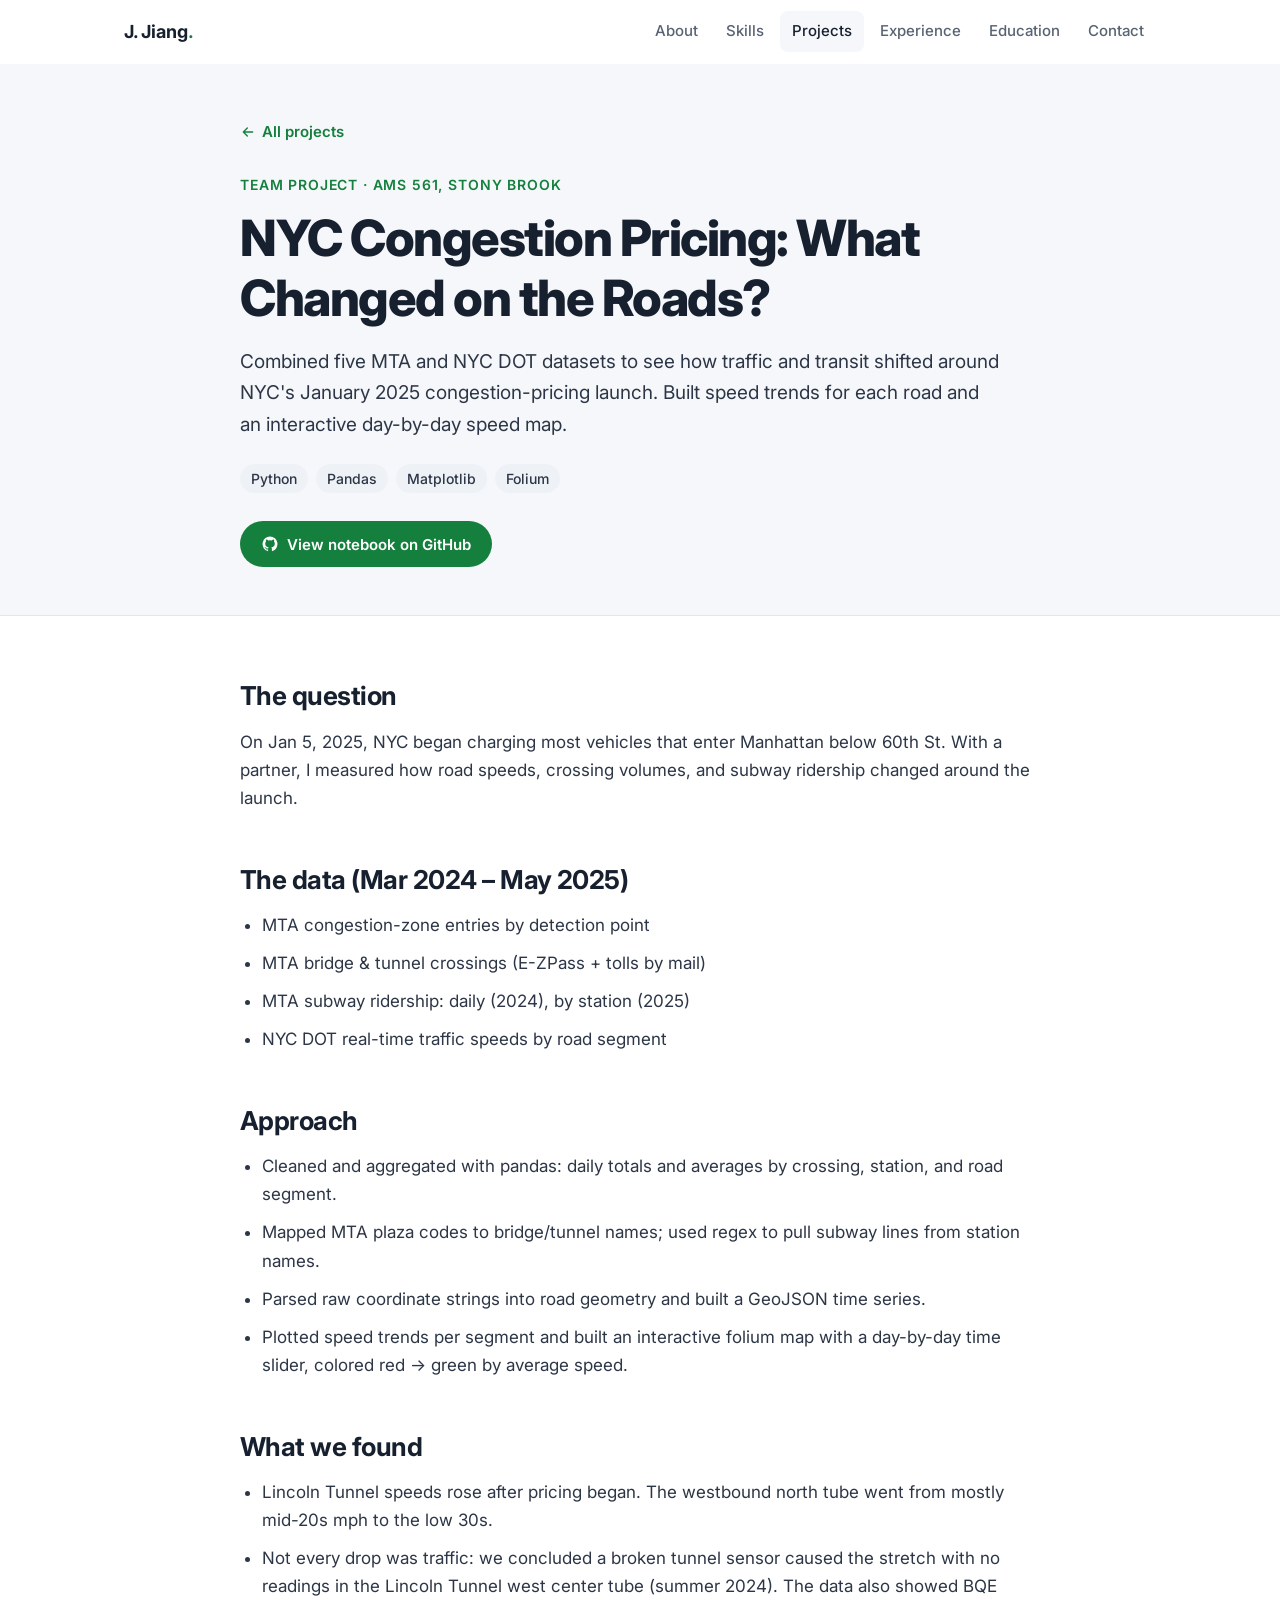
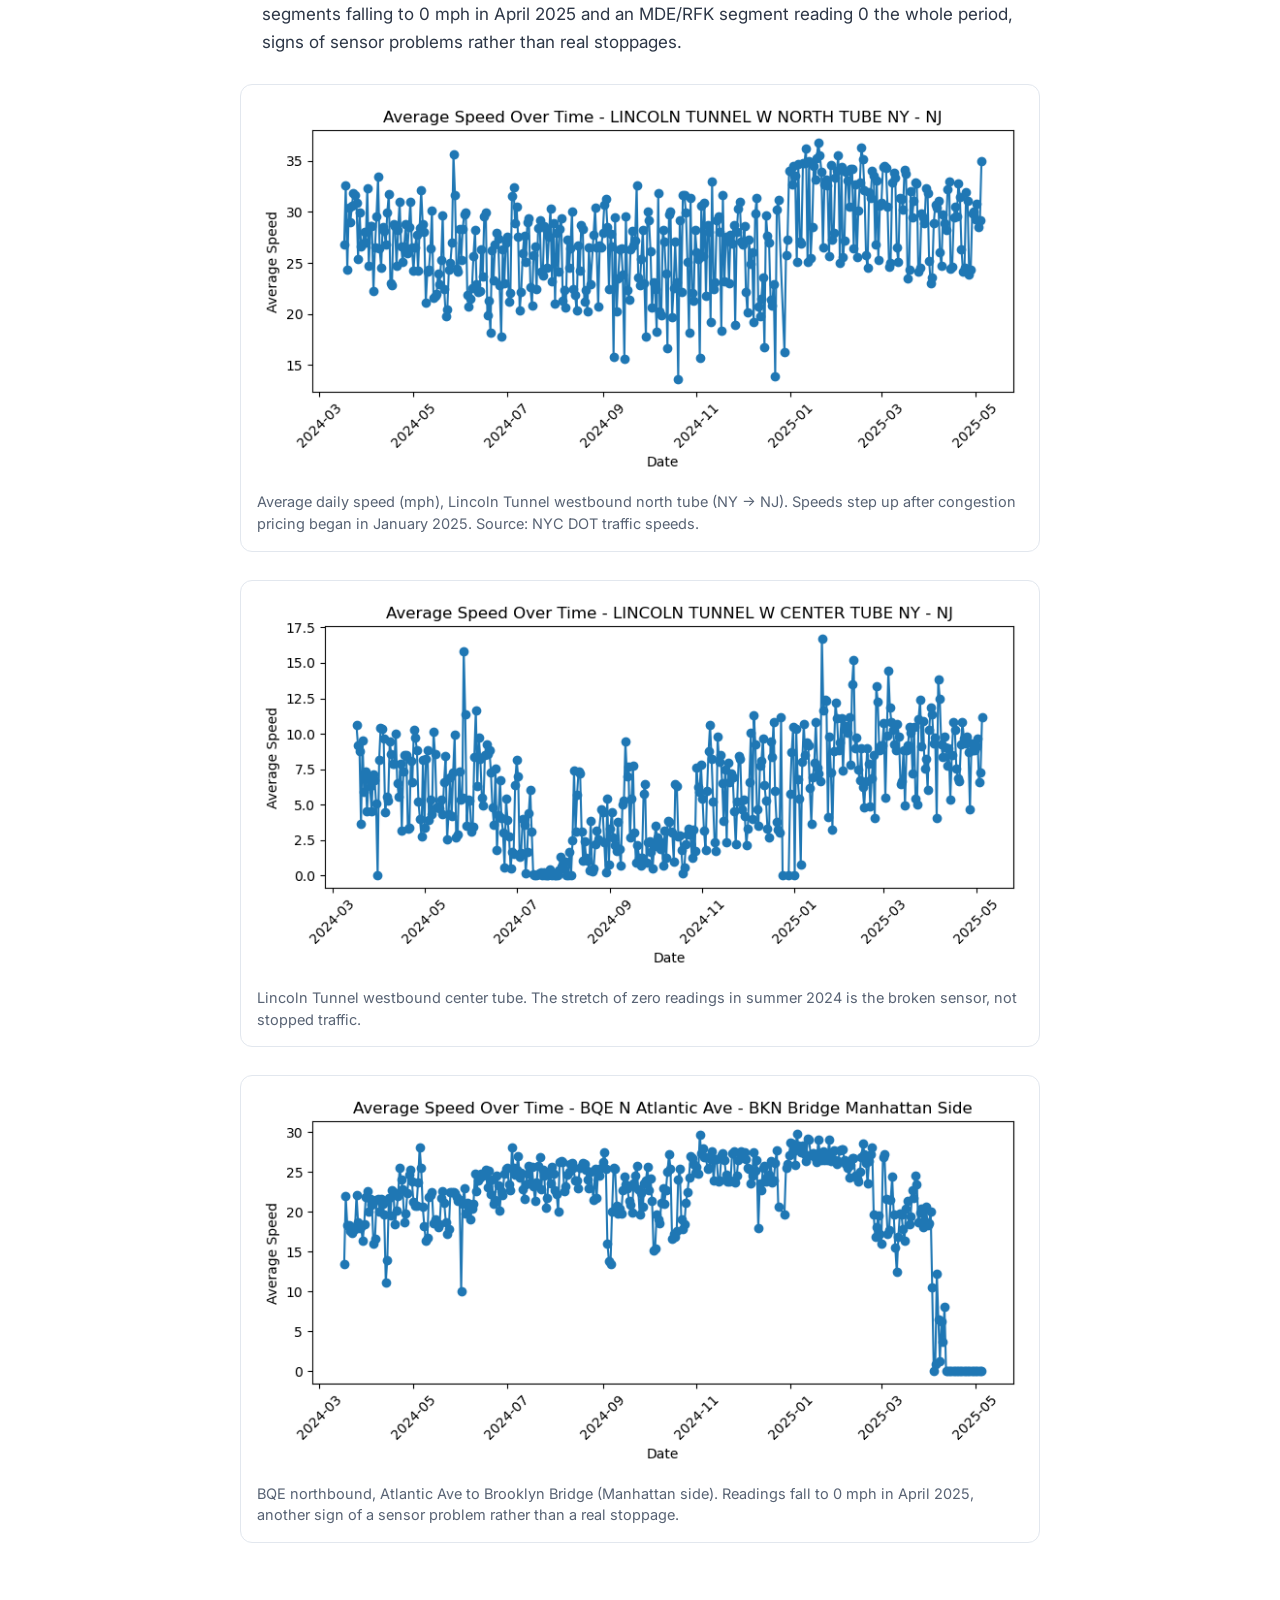
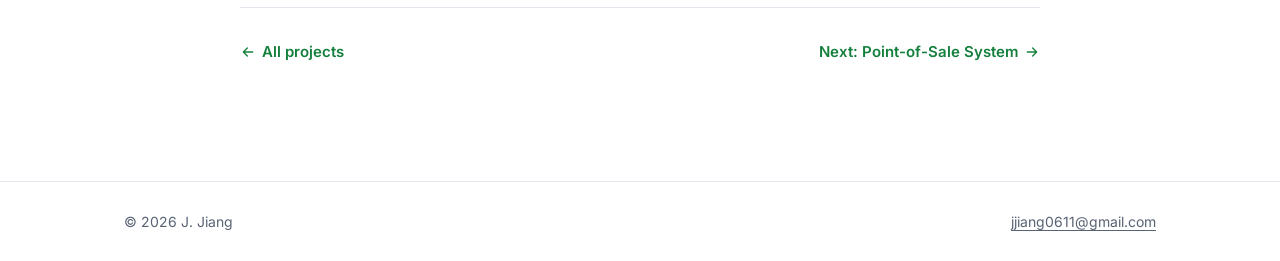
==== projects/congestion-pricing.html @ 99c0aa12 "Add data analyst portfolio site Static site for GitHub Pages: home page with hero, about, skills, pr" ====
<!doctype html>
<html lang="en">
<head>
  <meta charset="utf-8">
  <meta name="viewport" content="width=device-width, initial-scale=1">
  <title>NYC Congestion Pricing Analysis | J. Jiang</title>
  <meta name="description" content="Case study: combining five MTA and NYC DOT datasets to see how traffic and transit shifted around NYC's January 2025 congestion-pricing launch.">
  <link rel="canonical" href="https://jjiang0611.github.io/Portfolio-Website/projects/congestion-pricing.html">

  <meta property="og:type" content="article">
  <meta property="og:title" content="NYC Congestion Pricing: What Changed on the Roads?">
  <meta property="og:description" content="Combined five MTA and NYC DOT datasets to see how traffic and transit shifted around NYC's January 2025 congestion-pricing launch.">
  <meta property="og:url" content="https://jjiang0611.github.io/Portfolio-Website/projects/congestion-pricing.html">
  <meta property="og:image" content="https://jjiang0611.github.io/Portfolio-Website/assets/img/lincoln-tunnel-west-north-tube.png">
  <meta name="twitter:card" content="summary_large_image">

  <link rel="icon" href="../assets/img/favicon.svg" type="image/svg+xml">
  <link rel="preconnect" href="https://fonts.googleapis.com">
  <link rel="preconnect" href="https://fonts.gstatic.com" crossorigin>
  <link href="https://fonts.googleapis.com/css2?family=Inter:wght@400;500;600;700;800&display=swap" rel="stylesheet">
  <link rel="stylesheet" href="../assets/css/style.css">
</head>
<body>
  <a class="skip-link" href="#main">Skip to content</a>

  <header class="nav" id="top">
    <div class="container">
      <a class="brand" href="../index.html">J. Jiang<span>.</span></a>
      <button class="nav-toggle" type="button" aria-label="Open menu" aria-expanded="false" aria-controls="nav-links">
        <svg viewBox="0 0 24 24" fill="none" stroke="currentColor" stroke-width="2" stroke-linecap="round" aria-hidden="true"><path d="M4 7h16M4 12h16M4 17h16"/></svg>
      </button>
      <nav aria-label="Primary">
        <ul class="nav-links" id="nav-links">
          <li><a href="../index.html#about">About</a></li>
          <li><a href="../index.html#skills">Skills</a></li>
          <li><a href="../index.html#projects" aria-current="true">Projects</a></li>
          <li><a href="../index.html#experience">Experience</a></li>
          <li><a href="../index.html#education">Education</a></li>
          <li><a href="../index.html#contact">Contact</a></li>
        </ul>
      </nav>
    </div>
  </header>

  <main id="main">
    <header class="cs-header">
      <div class="container">
        <a class="back-link" href="../index.html#projects">
          <svg viewBox="0 0 24 24" fill="none" stroke="currentColor" stroke-width="2" stroke-linecap="round" stroke-linejoin="round" aria-hidden="true"><path d="M19 12H5M11 6l-6 6 6 6"/></svg>
          All projects
        </a>
        <p class="cs-meta">Team project · AMS 561, Stony Brook</p>
        <h1>NYC Congestion Pricing: What Changed on the Roads?</h1>
        <p class="cs-summary">Combined five MTA and NYC DOT datasets to see how traffic and transit shifted around NYC's January 2025 congestion-pricing launch. Built speed trends for each road and an interactive day-by-day speed map.</p>
        <ul class="tags" aria-label="Tools">
          <li class="tag">Python</li>
          <li class="tag">Pandas</li>
          <li class="tag">Matplotlib</li>
          <li class="tag">Folium</li>
        </ul>
        <div class="btn-group">
          <a class="btn btn-primary" href="https://github.com/jjiang0611/AMS-561-Project" target="_blank" rel="noopener">
            <svg viewBox="0 0 24 24" fill="currentColor" aria-hidden="true"><path d="M12 2a10 10 0 0 0-3.16 19.49c.5.09.68-.22.68-.48v-1.7c-2.78.6-3.37-1.34-3.37-1.34-.45-1.16-1.11-1.47-1.11-1.47-.91-.62.07-.6.07-.6 1 .07 1.53 1.03 1.53 1.03.9 1.52 2.34 1.08 2.91.83.09-.65.35-1.09.63-1.34-2.22-.25-4.55-1.11-4.55-4.94 0-1.09.39-1.98 1.03-2.68-.1-.25-.45-1.27.1-2.64 0 0 .84-.27 2.75 1.02a9.56 9.56 0 0 1 5 0c1.91-1.29 2.75-1.02 2.75-1.02.55 1.37.2 2.39.1 2.64.64.7 1.03 1.59 1.03 2.68 0 3.84-2.34 4.69-4.57 4.93.36.31.68.92.68 1.85v2.75c0 .27.18.58.69.48A10 10 0 0 0 12 2z"/></svg>
            View notebook on GitHub
          </a>
        </div>
      </div>
    </header>

    <article class="cs-body">
      <div class="container">
        <section class="cs-section" aria-labelledby="q">
          <h2 id="q">The question</h2>
          <p>On Jan 5, 2025, NYC began charging most vehicles that enter Manhattan below 60th St. With a partner, I measured how road speeds, crossing volumes, and subway ridership changed around the launch.</p>
        </section>

        <section class="cs-section" aria-labelledby="data">
          <h2 id="data">The data (Mar 2024 – May 2025)</h2>
          <ul>
            <li>MTA congestion-zone entries by detection point</li>
            <li>MTA bridge &amp; tunnel crossings (E-ZPass + tolls by mail)</li>
            <li>MTA subway ridership: daily (2024), by station (2025)</li>
            <li>NYC DOT real-time traffic speeds by road segment</li>
          </ul>
        </section>

        <section class="cs-section" aria-labelledby="approach">
          <h2 id="approach">Approach</h2>
          <ul>
            <li>Cleaned and aggregated with pandas: daily totals and averages by crossing, station, and road segment.</li>
            <li>Mapped MTA plaza codes to bridge/tunnel names; used regex to pull subway lines from station names.</li>
            <li>Parsed raw coordinate strings into road geometry and built a GeoJSON time series.</li>
            <li>Plotted speed trends per segment and built an interactive folium map with a day-by-day time slider, colored red → green by average speed.</li>
          </ul>
        </section>

        <section class="cs-section" aria-labelledby="found">
          <h2 id="found">What we found</h2>
          <ul>
            <li>Lincoln Tunnel speeds rose after pricing began. The westbound north tube went from mostly mid-20s mph to the low 30s.</li>
            <li>Not every drop was traffic: we concluded a broken tunnel sensor caused the stretch with no readings in the Lincoln Tunnel west center tube (summer 2024). The data also showed BQE segments falling to 0 mph in April 2025 and an MDE/RFK segment reading 0 the whole period, signs of sensor problems rather than real stoppages.</li>
          </ul>

          <figure class="figure">
            <img src="../assets/img/lincoln-tunnel-west-north-tube.png" alt="Line chart of average daily speed in the Lincoln Tunnel westbound north tube from March 2024 to May 2025. Speeds sit mostly in the mid-20s mph through 2024 and move into the low 30s after January 2025." width="790" height="390">
            <figcaption>Average daily speed (mph), Lincoln Tunnel westbound north tube (NY → NJ). Speeds step up after congestion pricing began in January 2025. Source: NYC DOT traffic speeds.</figcaption>
          </figure>

          <figure class="figure">
            <img src="../assets/img/lincoln-tunnel-west-center-tube.png" alt="Line chart of average daily speed in the Lincoln Tunnel westbound center tube, March 2024 to May 2025, with a stretch of near-zero readings in summer 2024." width="790" height="390" loading="lazy">
            <figcaption>Lincoln Tunnel westbound center tube. The stretch of zero readings in summer 2024 is the broken sensor, not stopped traffic.</figcaption>
          </figure>

          <figure class="figure">
            <img src="../assets/img/bqe-atlantic-ave.png" alt="Line chart of average daily speed on the BQE northbound from Atlantic Ave to the Brooklyn Bridge, with readings dropping to zero in April 2025." width="790" height="390" loading="lazy">
            <figcaption>BQE northbound, Atlantic Ave to Brooklyn Bridge (Manhattan side). Readings fall to 0 mph in April 2025, another sign of a sensor problem rather than a real stoppage.</figcaption>
          </figure>
        </section>

        <nav class="cs-next" aria-label="More projects">
          <a class="back-link" href="../index.html#projects">
            <svg viewBox="0 0 24 24" fill="none" stroke="currentColor" stroke-width="2" stroke-linecap="round" stroke-linejoin="round" aria-hidden="true"><path d="M19 12H5M11 6l-6 6 6 6"/></svg>
            All projects
          </a>
          <a class="back-link" href="pos-system.html">
            Next: Point-of-Sale System
            <svg viewBox="0 0 24 24" fill="none" stroke="currentColor" stroke-width="2" stroke-linecap="round" stroke-linejoin="round" aria-hidden="true"><path d="M5 12h14M13 6l6 6-6 6"/></svg>
          </a>
        </nav>
      </div>
    </article>
  </main>

  <footer class="footer">
    <div class="container">
      <span>© <span data-year>2026</span> J. Jiang</span>
      <a href="mailto:jjiang0611@gmail.com">jjiang0611@gmail.com</a>
    </div>
  </footer>

  <script src="../assets/js/main.js"></script>
</body>
</html>
---- assets/css/style.css ----
/* ==========================================================================
   J. Jiang — Portfolio
   Clean, light, single-accent theme.
   ========================================================================== */

:root {
  --bg: #ffffff;
  --surface: #f5f7fa;
  --surface-2: #eef2f7;
  --text: #17202e;
  --muted: #586374;
  --border: #e2e7ee;
  --accent: #15803d;
  --accent-ink: #166534;
  --accent-soft: #e8f5ec;

  --radius: 12px;
  --radius-sm: 8px;
  --shadow: 0 1px 2px rgba(23, 32, 46, 0.04), 0 4px 16px rgba(23, 32, 46, 0.06);
  --shadow-hover: 0 2px 4px rgba(23, 32, 46, 0.06), 0 12px 32px rgba(23, 32, 46, 0.10);

  --max: 1080px;
  --gutter: 24px;
  --nav-h: 64px;

  --font: "Inter", system-ui, -apple-system, "Segoe UI", Roboto, sans-serif;
}

*,
*::before,
*::after {
  box-sizing: border-box;
}

html {
  scroll-behavior: smooth;
  scroll-padding-top: calc(var(--nav-h) + 16px);
  -webkit-text-size-adjust: 100%;
}

body {
  margin: 0;
  background: var(--bg);
  color: var(--text);
  font-family: var(--font);
  font-size: 17px;
  line-height: 1.65;
  -webkit-font-smoothing: antialiased;
}

[hidden] {
  display: none !important;
}

img,
svg {
  display: block;
  max-width: 100%;
  height: auto;
}

a {
  color: var(--accent);
  text-decoration-thickness: 1px;
  text-underline-offset: 3px;
}

a:hover {
  color: var(--accent-ink);
}

:focus-visible {
  outline: 3px solid var(--accent);
  outline-offset: 3px;
  border-radius: 4px;
}

h1,
h2,
h3 {
  line-height: 1.2;
  letter-spacing: -0.02em;
  margin: 0;
}

p {
  margin: 0 0 1em;
}

.container {
  width: 100%;
  max-width: var(--max);
  margin: 0 auto;
  padding: 0 var(--gutter);
}

.skip-link {
  position: absolute;
  left: -999px;
  top: 8px;
  background: var(--text);
  color: #fff;
  padding: 8px 14px;
  border-radius: var(--radius-sm);
  z-index: 100;
}

.skip-link:focus {
  left: 8px;
}

/* --- Navigation ---------------------------------------------------------- */

.nav {
  position: sticky;
  top: 0;
  z-index: 50;
  height: var(--nav-h);
  background: rgba(255, 255, 255, 0.92);
  backdrop-filter: saturate(180%) blur(10px);
  -webkit-backdrop-filter: saturate(180%) blur(10px);
  border-bottom: 1px solid transparent;
  transition: border-color 0.2s ease;
}

.nav.is-scrolled {
  border-bottom-color: var(--border);
}

.nav .container {
  display: flex;
  align-items: center;
  justify-content: space-between;
  height: 100%;
}

.brand {
  font-weight: 700;
  font-size: 18px;
  letter-spacing: -0.01em;
  color: var(--text);
  text-decoration: none;
}

.brand:hover {
  color: var(--text);
}

.brand span {
  color: var(--accent);
}

.nav-links {
  display: flex;
  align-items: center;
  gap: 4px;
  list-style: none;
  margin: 0;
  padding: 0;
}

.nav-links a {
  display: block;
  padding: 8px 12px;
  border-radius: var(--radius-sm);
  color: var(--muted);
  font-size: 15px;
  font-weight: 500;
  text-decoration: none;
}

.nav-links a:hover,
.nav-links a[aria-current="true"] {
  color: var(--text);
  background: var(--surface);
}

.nav-toggle {
  display: none;
  align-items: center;
  justify-content: center;
  width: 44px;
  height: 44px;
  margin-right: -10px;
  border: 0;
  background: transparent;
  color: var(--text);
  cursor: pointer;
  border-radius: var(--radius-sm);
}

.nav-toggle svg {
  width: 24px;
  height: 24px;
}

/* --- Buttons ------------------------------------------------------------- */

.btn {
  display: inline-flex;
  align-items: center;
  gap: 8px;
  min-height: 46px;
  padding: 10px 20px;
  border-radius: 999px;
  border: 1px solid transparent;
  font: inherit;
  font-size: 15px;
  font-weight: 600;
  line-height: 1;
  text-decoration: none;
  cursor: pointer;
  transition: background 0.15s ease, border-color 0.15s ease, color 0.15s ease, transform 0.15s ease;
}

.btn svg {
  width: 18px;
  height: 18px;
  flex: none;
}

.btn-primary {
  background: var(--accent);
  color: #fff;
}

.btn-primary:hover {
  background: var(--accent-ink);
  color: #fff;
}

.btn-secondary {
  background: var(--bg);
  border-color: var(--border);
  color: var(--text);
}

.btn-secondary:hover {
  border-color: #c9d1dc;
  background: var(--surface);
  color: var(--text);
}

.btn-group {
  display: flex;
  flex-wrap: wrap;
  gap: 12px;
}

/* --- Hero ---------------------------------------------------------------- */

.hero {
  padding: 88px 0 72px;
}

.hero .container {
  display: grid;
  grid-template-columns: minmax(0, 1.5fr) minmax(0, 1fr);
  gap: 56px;
  align-items: center;
}

.hero h1 {
  font-size: clamp(44px, 7vw, 68px);
  font-weight: 800;
  letter-spacing: -0.035em;
}

.hero .headline {
  margin: 14px 0 6px;
  font-size: clamp(19px, 2.4vw, 23px);
  font-weight: 600;
  color: var(--accent);
}

.hero .location {
  display: flex;
  align-items: center;
  gap: 6px;
  margin: 0 0 24px;
  color: var(--muted);
  font-size: 15px;
}

.hero .location svg {
  width: 16px;
  height: 16px;
  flex: none;
}

.hero .lede {
  max-width: 34em;
  font-size: 19px;
  color: #2c3646;
  margin-bottom: 32px;
}

.glance {
  background: var(--surface);
  border: 1px solid var(--border);
  border-radius: var(--radius);
  padding: 28px;
}

.glance h2 {
  font-size: 13px;
  font-weight: 600;
  letter-spacing: 0.08em;
  text-transform: uppercase;
  color: var(--muted);
  margin-bottom: 18px;
}

.glance dl {
  margin: 0;
  display: grid;
  gap: 18px;
}

.glance dt {
  font-size: 13px;
  color: var(--muted);
  margin-bottom: 2px;
}

.glance dd {
  margin: 0;
  font-weight: 600;
  font-size: 16px;
  line-height: 1.4;
}

/* --- Sections ------------------------------------------------------------ */

.section {
  padding: 80px 0;
}

.section-alt {
  background: var(--surface);
  border-top: 1px solid var(--border);
  border-bottom: 1px solid var(--border);
}

.section-head {
  margin-bottom: 40px;
}

.eyebrow {
  display: block;
  font-size: 13px;
  font-weight: 600;
  letter-spacing: 0.08em;
  text-transform: uppercase;
  color: var(--accent);
  margin-bottom: 8px;
}

.section-head h2 {
  font-size: clamp(30px, 4vw, 38px);
  font-weight: 700;
}

.about-grid {
  display: grid;
  grid-template-columns: minmax(0, 1fr) minmax(0, 2fr);
  gap: 48px;
}

.about-grid .section-head {
  margin-bottom: 0;
}

.about-body {
  font-size: 18px;
  color: #2c3646;
  max-width: 40em;
}

/* --- Skills -------------------------------------------------------------- */

.skills-grid {
  display: grid;
  grid-template-columns: repeat(6, minmax(0, 1fr));
  gap: 20px;
}

/* Two wide cards on the first row, three on the second */
.skill-card {
  grid-column: span 2;
}

.skill-card.is-wide {
  grid-column: span 3;
}

.skill-card {
  background: var(--bg);
  border: 1px solid var(--border);
  border-radius: var(--radius);
  padding: 24px;
}

.skill-card h3 {
  display: flex;
  align-items: center;
  gap: 10px;
  font-size: 17px;
  font-weight: 650;
  margin-bottom: 16px;
}

.skill-icon {
  display: grid;
  place-items: center;
  width: 34px;
  height: 34px;
  border-radius: var(--radius-sm);
  background: var(--accent-soft);
  color: var(--accent);
  flex: none;
}

.skill-icon svg {
  width: 18px;
  height: 18px;
}

.tags {
  display: flex;
  flex-wrap: wrap;
  gap: 8px;
  align-items: flex-start;
  list-style: none;
  margin: 0;
  padding: 0;
}

.tag {
  display: inline-block;
  padding: 5px 11px;
  border-radius: 999px;
  background: var(--surface-2);
  color: #2c3646;
  font-size: 14px;
  font-weight: 500;
  line-height: 1.4;
}

.tag small {
  color: var(--muted);
  font-size: 13px;
  font-weight: 400;
}

/* A tool with a short list of specifics under it */
.tag-detail {
  border-radius: var(--radius-sm);
  padding: 7px 12px;
}

.tag-detail small {
  display: block;
}

/* --- Projects ------------------------------------------------------------ */

.projects-grid {
  display: grid;
  grid-template-columns: repeat(2, minmax(0, 1fr));
  gap: 28px;
}

.project-card {
  position: relative;
  display: flex;
  flex-direction: column;
  background: var(--bg);
  border: 1px solid var(--border);
  border-radius: var(--radius);
  overflow: hidden;
  box-shadow: var(--shadow);
  transition: box-shadow 0.2s ease, transform 0.2s ease;
}

.project-card:hover {
  box-shadow: var(--shadow-hover);
  transform: translateY(-2px);
}

.project-thumb {
  aspect-ratio: 16 / 9;
  background: var(--surface);
  border-bottom: 1px solid var(--border);
  overflow: hidden;
}

.project-thumb img,
.project-thumb svg {
  width: 100%;
  height: 100%;
  object-fit: cover;
  object-position: center;
}

.project-thumb img {
  object-fit: contain;
  padding: 12px;
  background: #fff;
}

.project-body {
  display: flex;
  flex-direction: column;
  flex: 1;
  padding: 26px;
}

.project-body h3 {
  font-size: 21px;
  font-weight: 700;
  margin-bottom: 12px;
}

.project-body h3 a {
  color: var(--text);
  text-decoration: none;
}

/* Whole card is clickable via the title link */
.project-body h3 a::after {
  content: "";
  position: absolute;
  inset: 0;
}

.project-body p {
  color: var(--muted);
  font-size: 16px;
}

.project-body .tags {
  margin-top: auto;
  padding-top: 8px;
}

.read-more {
  display: inline-flex;
  align-items: center;
  gap: 6px;
  margin-top: 20px;
  font-size: 15px;
  font-weight: 600;
  color: var(--accent);
}

.read-more svg {
  width: 16px;
  height: 16px;
  transition: transform 0.15s ease;
}

.project-card:hover .read-more svg {
  transform: translateX(3px);
}

/* --- Timeline (experience / education) ----------------------------------- */

.entries {
  display: grid;
  gap: 20px;
}

.entry {
  display: grid;
  grid-template-columns: 52px minmax(0, 1fr);
  gap: 20px;
  background: var(--bg);
  border: 1px solid var(--border);
  border-radius: var(--radius);
  padding: 28px;
}

.entry-icon {
  display: grid;
  place-items: center;
  width: 52px;
  height: 52px;
  border-radius: var(--radius);
  background: var(--accent-soft);
  color: var(--accent);
}

.entry-icon svg {
  width: 24px;
  height: 24px;
}

.entry h3 {
  font-size: 20px;
  font-weight: 700;
}

.entry .org {
  margin: 4px 0 0;
  color: var(--muted);
  font-size: 15.5px;
}

.entry ul {
  margin: 16px 0 0;
  padding-left: 20px;
  color: #2c3646;
}

.entry li + li {
  margin-top: 8px;
}

.edu-grid {
  display: grid;
  grid-template-columns: repeat(2, minmax(0, 1fr));
  gap: 20px;
}

/* --- Contact ------------------------------------------------------------- */

.contact {
  padding: 88px 0;
  text-align: center;
}

.contact h2 {
  font-size: clamp(30px, 4vw, 38px);
  font-weight: 700;
  margin-bottom: 14px;
}

.contact p {
  max-width: 34em;
  margin: 0 auto 32px;
  color: var(--muted);
  font-size: 18px;
}

.contact .btn-group {
  justify-content: center;
}

.footer {
  border-top: 1px solid var(--border);
  padding: 28px 0;
  color: var(--muted);
  font-size: 14px;
}

.footer .container {
  display: flex;
  justify-content: space-between;
  gap: 16px;
  flex-wrap: wrap;
}

.footer a {
  color: var(--muted);
}

/* --- Case study pages ---------------------------------------------------- */

.cs-header {
  padding: 56px 0 48px;
  background: var(--surface);
  border-bottom: 1px solid var(--border);
}

.back-link {
  display: inline-flex;
  align-items: center;
  gap: 6px;
  margin-bottom: 28px;
  font-size: 15px;
  font-weight: 600;
  text-decoration: none;
}

.back-link svg {
  width: 16px;
  height: 16px;
}

.cs-meta {
  font-size: 14px;
  font-weight: 600;
  letter-spacing: 0.06em;
  text-transform: uppercase;
  color: var(--accent);
  margin-bottom: 12px;
}

.cs-header h1 {
  font-size: clamp(34px, 5.5vw, 50px);
  font-weight: 800;
  letter-spacing: -0.03em;
  max-width: 18em;
}

.cs-summary {
  margin: 18px 0 24px;
  max-width: 40em;
  font-size: 19px;
  color: #2c3646;
}

.cs-header .btn-group {
  margin-top: 28px;
}

.cs-body {
  padding: 64px 0 88px;
}

.cs-header .container,
.cs-body .container {
  max-width: 848px;
}

.cs-section + .cs-section {
  margin-top: 52px;
}

.cs-section h2 {
  font-size: 26px;
  font-weight: 700;
  margin-bottom: 16px;
}

.cs-section > p,
.cs-section li {
  color: #2c3646;
}

.cs-section ul {
  margin: 0;
  padding-left: 22px;
}

.cs-section li + li {
  margin-top: 10px;
}

.cs-section li ul {
  margin-top: 10px;
}

.figure {
  margin: 28px 0 0;
  background: #fff;
  border: 1px solid var(--border);
  border-radius: var(--radius);
  padding: 16px;
}

.figure img {
  width: 100%;
  border-radius: 4px;
}

.figure figcaption {
  margin-top: 12px;
  color: var(--muted);
  font-size: 14.5px;
  line-height: 1.5;
}

.callout {
  margin-top: 28px;
  padding: 22px 24px;
  border-left: 4px solid var(--accent);
  background: var(--accent-soft);
  border-radius: 0 var(--radius-sm) var(--radius-sm) 0;
  color: #1f2a3a;
}

.callout p:last-child {
  margin-bottom: 0;
}

.cs-next {
  margin-top: 64px;
  padding-top: 32px;
  border-top: 1px solid var(--border);
  display: flex;
  justify-content: space-between;
  gap: 16px;
  flex-wrap: wrap;
}

/* --- Responsive ---------------------------------------------------------- */

@media (max-width: 900px) {
  .skills-grid {
    grid-template-columns: repeat(2, minmax(0, 1fr));
  }

  .skill-card,
  .skill-card.is-wide {
    grid-column: auto;
  }

  .hero .container,
  .about-grid {
    grid-template-columns: 1fr;
    gap: 36px;
  }

  .hero {
    padding: 56px 0 56px;
  }
}

@media (max-width: 760px) {
  :root {
    --gutter: 16px;
  }

  body {
    font-size: 16px;
  }

  .nav-toggle {
    display: inline-flex;
    order: 2;
  }

  .nav nav {
    order: 1;
  }

  .nav-links {
    position: absolute;
    top: var(--nav-h);
    left: 0;
    right: 0;
    flex-direction: column;
    align-items: stretch;
    gap: 0;
    padding: 8px var(--gutter) 16px;
    background: var(--bg);
    border-bottom: 1px solid var(--border);
    box-shadow: 0 12px 24px rgba(23, 32, 46, 0.08);
    display: none;
  }

  .nav-links.is-open {
    display: flex;
  }

  .nav-links a {
    padding: 12px;
    font-size: 16px;
  }

  .projects-grid,
  .edu-grid,
  .skills-grid {
    grid-template-columns: 1fr;
  }

  .section {
    padding: 60px 0;
  }

  .hero .lede,
  .about-body,
  .cs-summary {
    font-size: 17px;
  }

  .entry {
    grid-template-columns: 1fr;
    gap: 14px;
    padding: 22px;
  }

  .entry-icon {
    width: 44px;
    height: 44px;
  }

  .skill-card,
  .project-body,
  .glance {
    padding: 22px;
  }

  .btn-group .btn {
    flex: 1 1 auto;
    justify-content: center;
  }
}

@media (prefers-reduced-motion: reduce) {
  html {
    scroll-behavior: auto;
  }

  *,
  *::before,
  *::after {
    transition: none !important;
  }
}

@media print {
  .nav,
  .btn-group,
  .footer {
    display: none;
  }
}
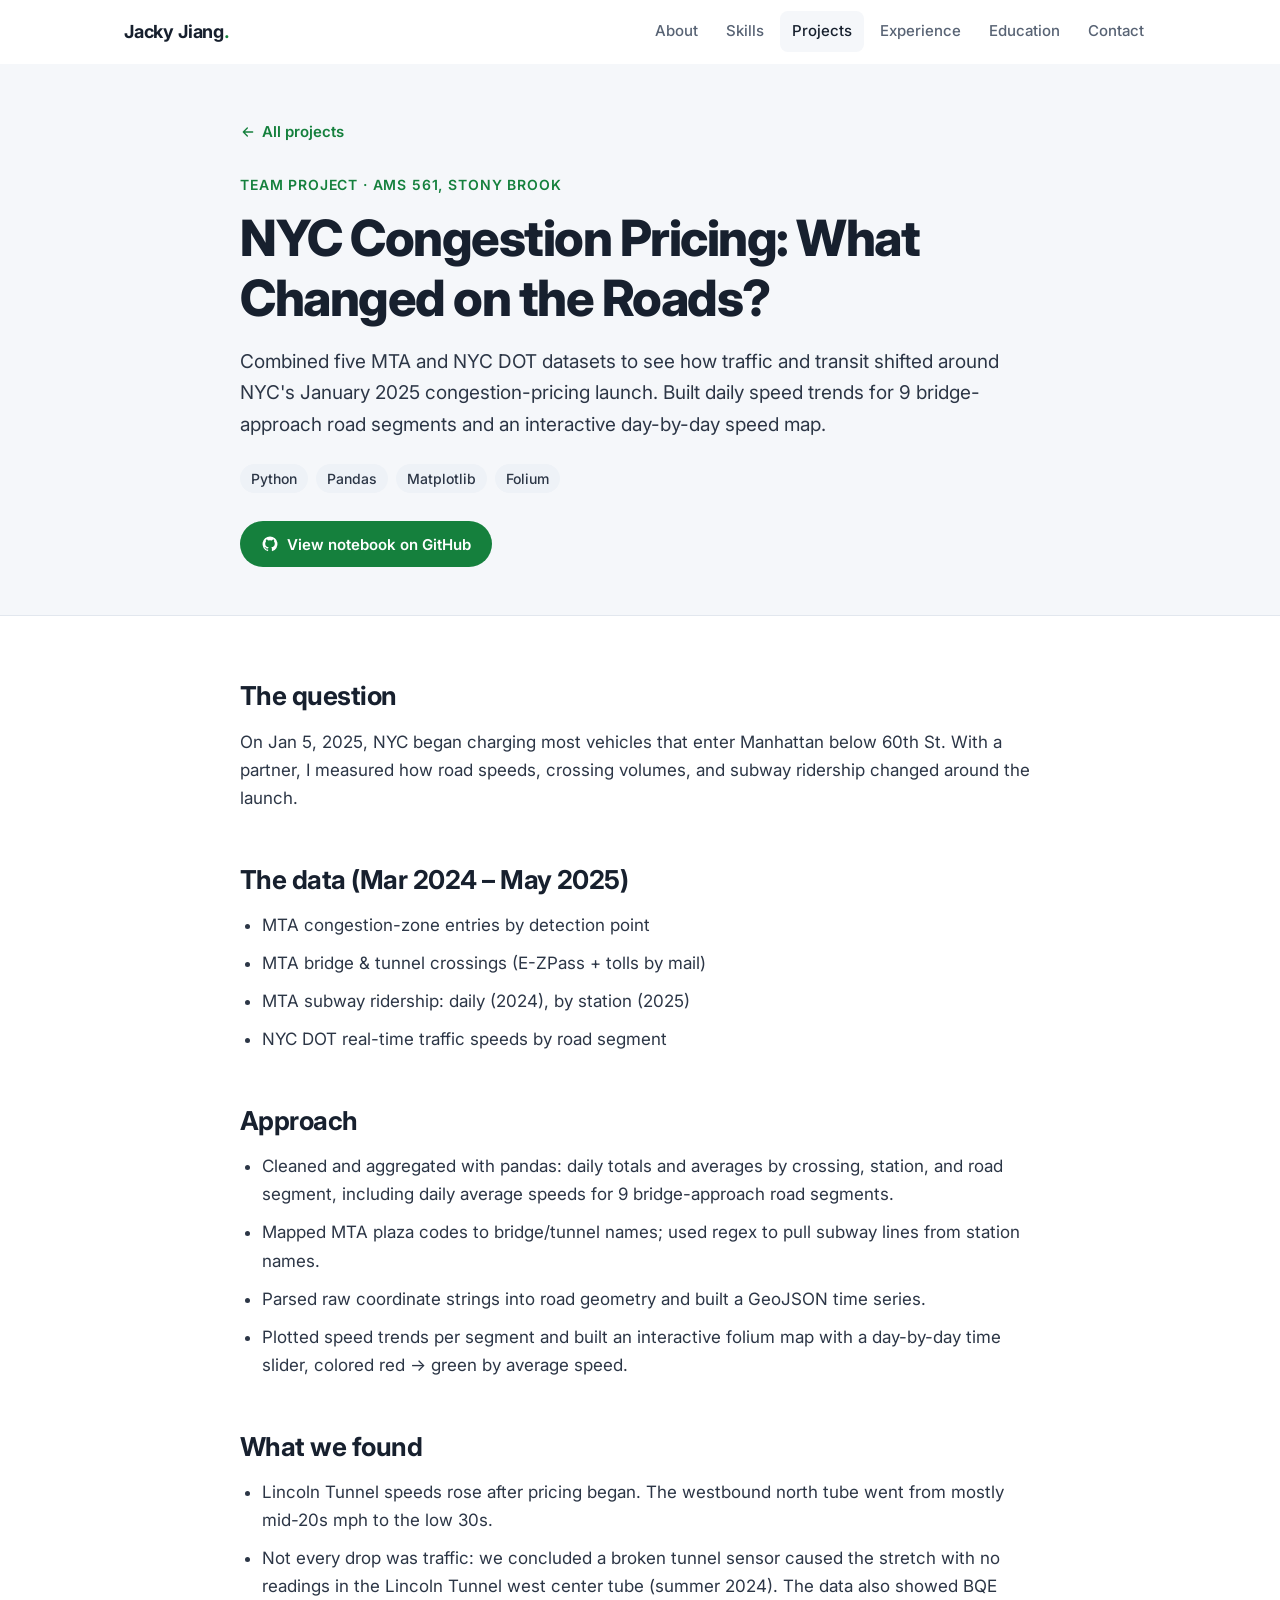
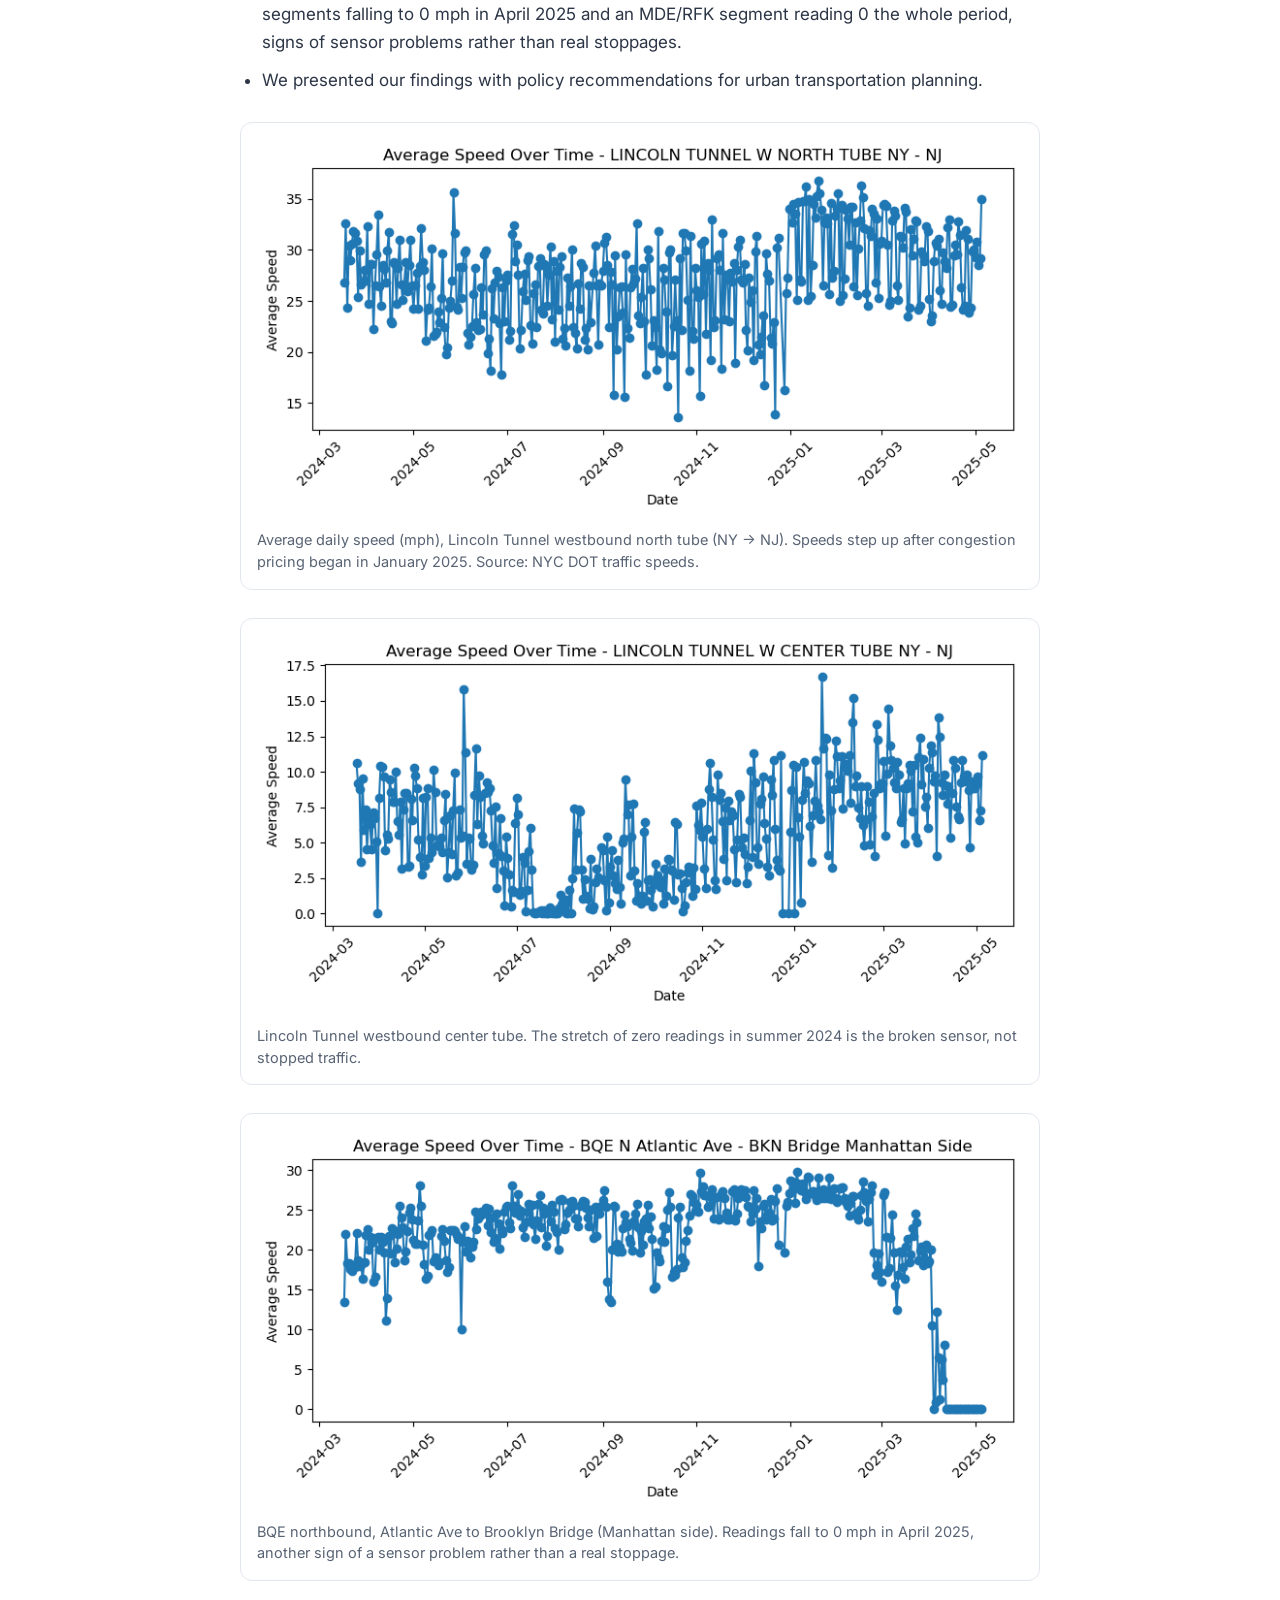
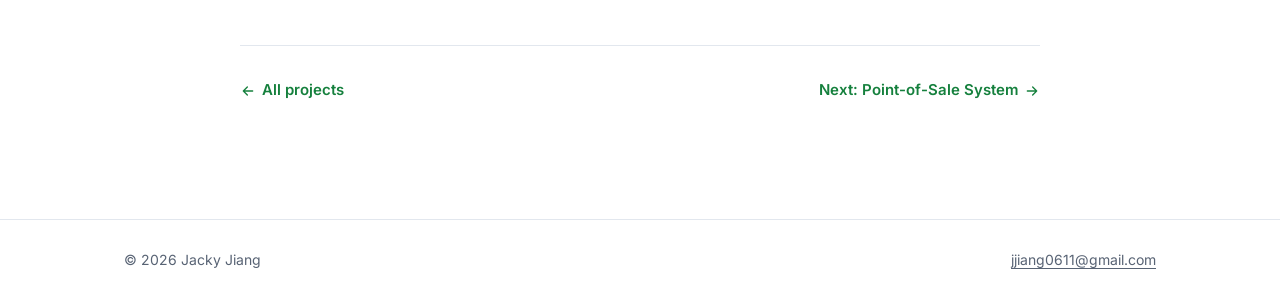
==== commit 2acd7337: "Add resume and match site content to it - Add assets/resume.pdf (phone number removed from the publi" ====
--- a/projects/congestion-pricing.html
+++ b/projects/congestion-pricing.html
@@ -3,7 +3,7 @@
 <head>
   <meta charset="utf-8">
   <meta name="viewport" content="width=device-width, initial-scale=1">
-  <title>NYC Congestion Pricing Analysis | J. Jiang</title>
+  <title>NYC Congestion Pricing Analysis | Jacky Jiang</title>
   <meta name="description" content="Case study: combining five MTA and NYC DOT datasets to see how traffic and transit shifted around NYC's January 2025 congestion-pricing launch.">
   <link rel="canonical" href="https://jjiang0611.github.io/Portfolio-Website/projects/congestion-pricing.html">
 
@@ -23,9 +23,9 @@
 <body>
   <a class="skip-link" href="#main">Skip to content</a>
 
-  <header class="nav" id="top">
+  <header class="nav">
     <div class="container">
-      <a class="brand" href="../index.html">J. Jiang<span>.</span></a>
+      <a class="brand" href="../index.html">Jacky Jiang<span>.</span></a>
       <button class="nav-toggle" type="button" aria-label="Open menu" aria-expanded="false" aria-controls="nav-links">
         <svg viewBox="0 0 24 24" fill="none" stroke="currentColor" stroke-width="2" stroke-linecap="round" aria-hidden="true"><path d="M4 7h16M4 12h16M4 17h16"/></svg>
       </button>
@@ -51,7 +51,7 @@
         </a>
         <p class="cs-meta">Team project · AMS 561, Stony Brook</p>
         <h1>NYC Congestion Pricing: What Changed on the Roads?</h1>
-        <p class="cs-summary">Combined five MTA and NYC DOT datasets to see how traffic and transit shifted around NYC's January 2025 congestion-pricing launch. Built speed trends for each road and an interactive day-by-day speed map.</p>
+        <p class="cs-summary">Combined five MTA and NYC DOT datasets to see how traffic and transit shifted around NYC's January 2025 congestion-pricing launch. Built daily speed trends for 9 bridge-approach road segments and an interactive day-by-day speed map.</p>
         <ul class="tags" aria-label="Tools">
           <li class="tag">Python</li>
           <li class="tag">Pandas</li>
@@ -87,7 +87,7 @@
         <section class="cs-section" aria-labelledby="approach">
           <h2 id="approach">Approach</h2>
           <ul>
-            <li>Cleaned and aggregated with pandas: daily totals and averages by crossing, station, and road segment.</li>
+            <li>Cleaned and aggregated with pandas: daily totals and averages by crossing, station, and road segment, including daily average speeds for 9 bridge-approach road segments.</li>
             <li>Mapped MTA plaza codes to bridge/tunnel names; used regex to pull subway lines from station names.</li>
             <li>Parsed raw coordinate strings into road geometry and built a GeoJSON time series.</li>
             <li>Plotted speed trends per segment and built an interactive folium map with a day-by-day time slider, colored red → green by average speed.</li>
@@ -99,6 +99,7 @@
           <ul>
             <li>Lincoln Tunnel speeds rose after pricing began. The westbound north tube went from mostly mid-20s mph to the low 30s.</li>
             <li>Not every drop was traffic: we concluded a broken tunnel sensor caused the stretch with no readings in the Lincoln Tunnel west center tube (summer 2024). The data also showed BQE segments falling to 0 mph in April 2025 and an MDE/RFK segment reading 0 the whole period, signs of sensor problems rather than real stoppages.</li>
+            <li>We presented our findings with policy recommendations for urban transportation planning.</li>
           </ul>
 
           <figure class="figure">
@@ -133,7 +134,7 @@
 
   <footer class="footer">
     <div class="container">
-      <span>© <span data-year>2026</span> J. Jiang</span>
+      <span>© <span data-year>2026</span> Jacky Jiang</span>
       <a href="mailto:jjiang0611@gmail.com">jjiang0611@gmail.com</a>
     </div>
   </footer>
--- a/assets/css/style.css
+++ b/assets/css/style.css
@@ -601,6 +601,21 @@
   font-weight: 700;
 }
 
+.entry-head {
+  display: flex;
+  align-items: baseline;
+  justify-content: space-between;
+  flex-wrap: wrap;
+  gap: 2px 16px;
+}
+
+.entry-date {
+  color: var(--muted);
+  font-size: 15px;
+  font-weight: 500;
+  white-space: nowrap;
+}
+
 .entry .org {
   margin: 4px 0 0;
   color: var(--muted);
@@ -617,10 +632,13 @@
   margin-top: 8px;
 }
 
-.edu-grid {
-  display: grid;
-  grid-template-columns: repeat(2, minmax(0, 1fr));
-  gap: 20px;
+.entry .tags {
+  margin-top: 14px;
+  padding-left: 0;
+}
+
+.entry .tags li + li {
+  margin-top: 0;
 }
 
 /* --- Contact ------------------------------------------------------------- */
@@ -861,7 +879,6 @@
   }
 
   .projects-grid,
-  .edu-grid,
   .skills-grid {
     grid-template-columns: 1fr;
   }
@@ -885,6 +902,11 @@
   .entry-icon {
     width: 44px;
     height: 44px;
+  }
+
+  .entry-head {
+    flex-direction: column;
+    gap: 2px;
   }
 
   .skill-card,
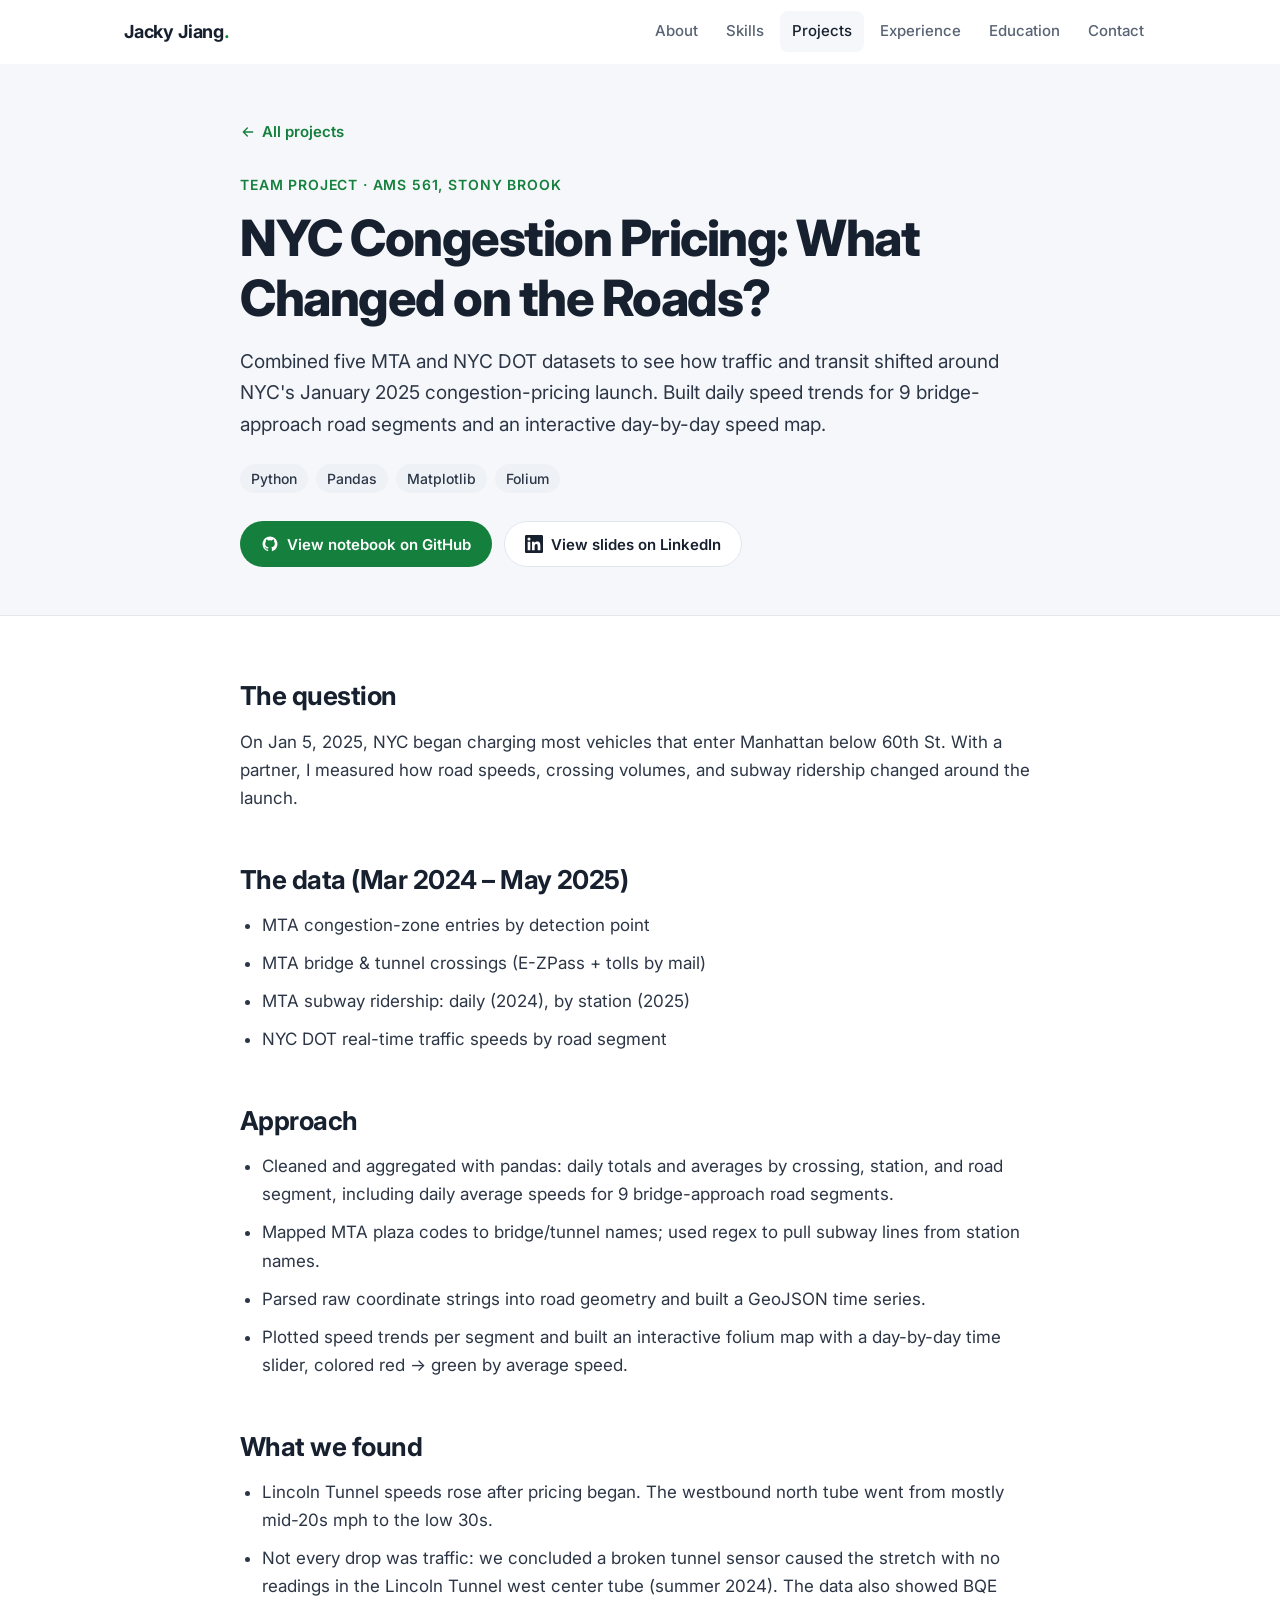
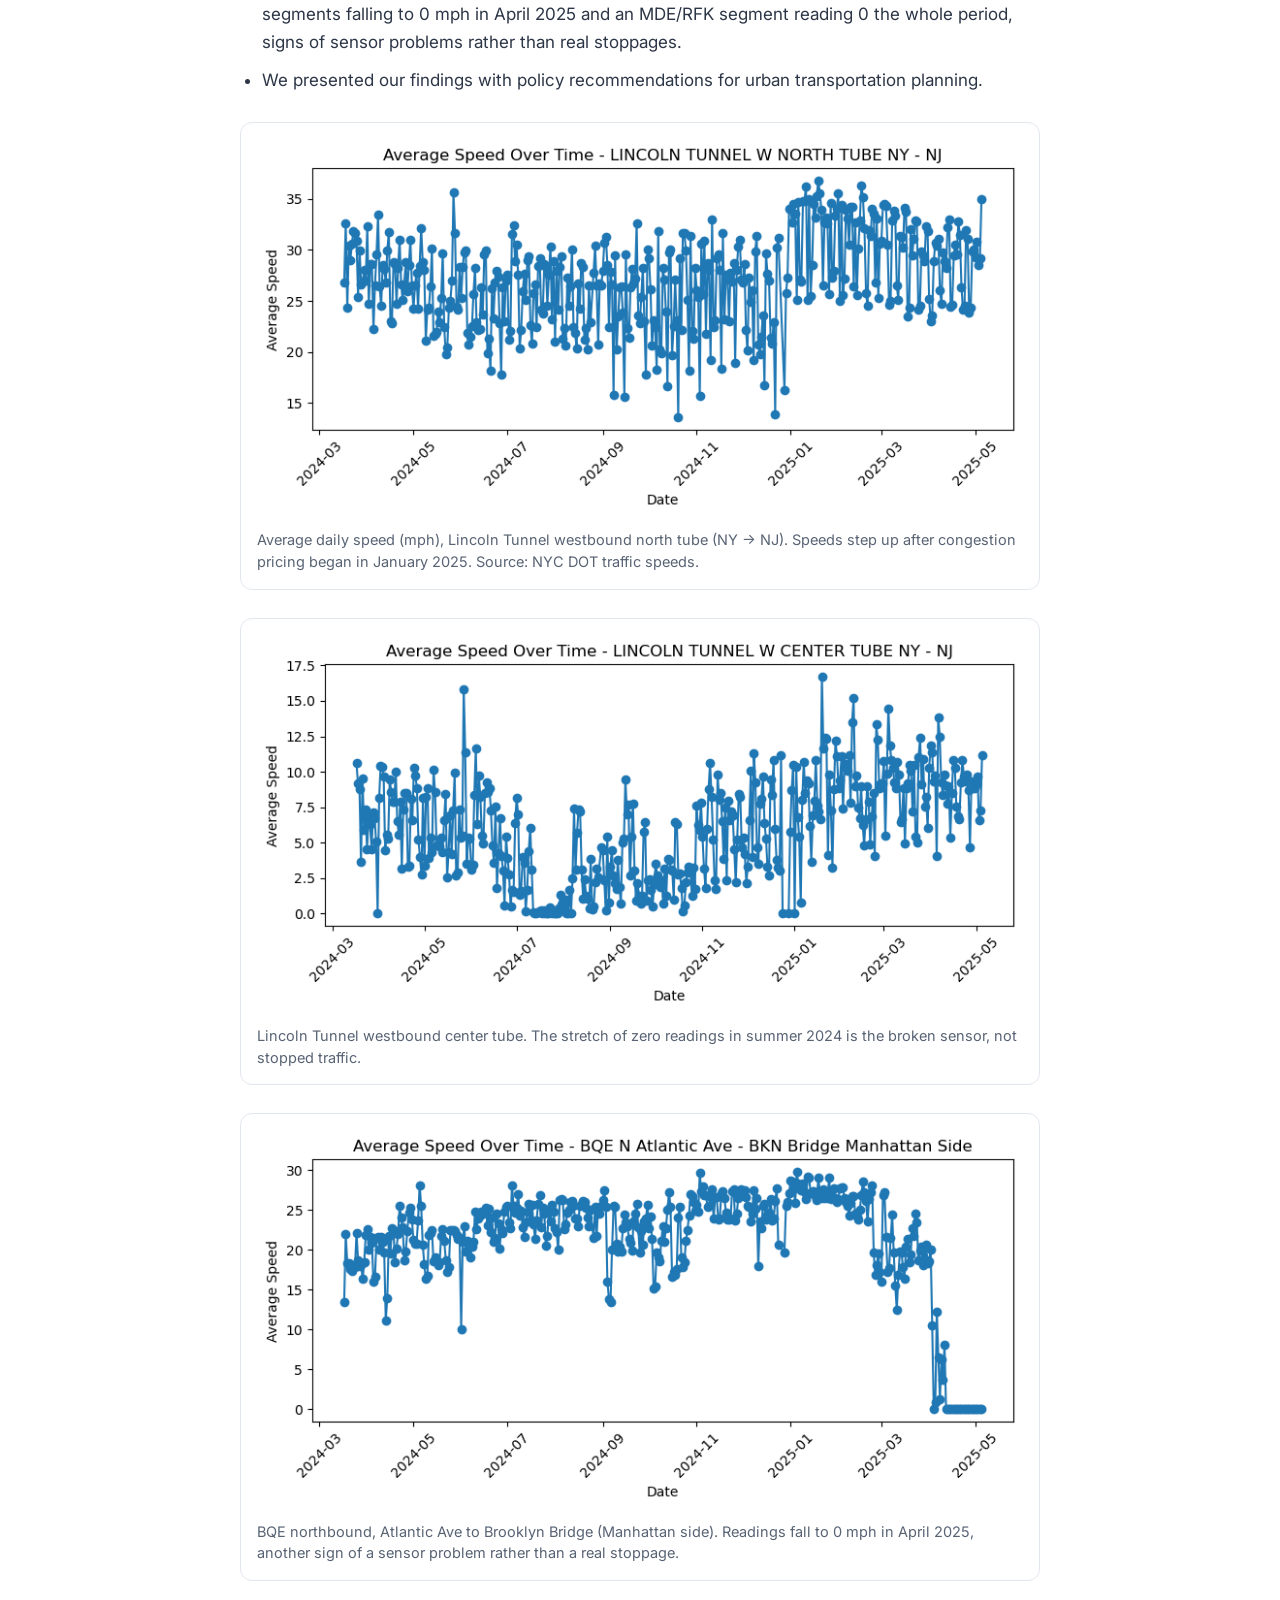
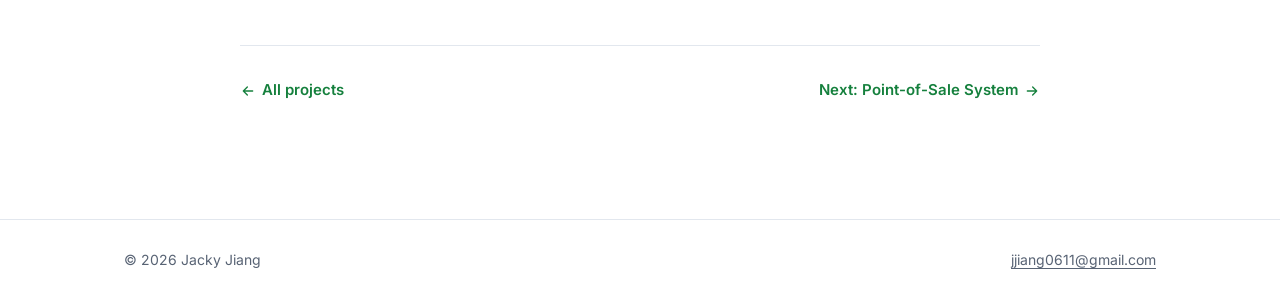
==== commit 2df12d7b: "Add "View slides on LinkedIn" button to the congestion pricing case study Co-Authored-By: Claude Opu" ====
--- a/projects/congestion-pricing.html
+++ b/projects/congestion-pricing.html
@@ -62,6 +62,10 @@
           <a class="btn btn-primary" href="https://github.com/jjiang0611/AMS-561-Project" target="_blank" rel="noopener">
             <svg viewBox="0 0 24 24" fill="currentColor" aria-hidden="true"><path d="M12 2a10 10 0 0 0-3.16 19.49c.5.09.68-.22.68-.48v-1.7c-2.78.6-3.37-1.34-3.37-1.34-.45-1.16-1.11-1.47-1.11-1.47-.91-.62.07-.6.07-.6 1 .07 1.53 1.03 1.53 1.03.9 1.52 2.34 1.08 2.91.83.09-.65.35-1.09.63-1.34-2.22-.25-4.55-1.11-4.55-4.94 0-1.09.39-1.98 1.03-2.68-.1-.25-.45-1.27.1-2.64 0 0 .84-.27 2.75 1.02a9.56 9.56 0 0 1 5 0c1.91-1.29 2.75-1.02 2.75-1.02.55 1.37.2 2.39.1 2.64.64.7 1.03 1.59 1.03 2.68 0 3.84-2.34 4.69-4.57 4.93.36.31.68.92.68 1.85v2.75c0 .27.18.58.69.48A10 10 0 0 0 12 2z"/></svg>
             View notebook on GitHub
+          </a>
+          <a class="btn btn-secondary" href="https://www.linkedin.com/in/jiang-jacky/details/projects/" target="_blank" rel="noopener" title="Opens the Projects section of my LinkedIn profile, where the slides are attached">
+            <svg viewBox="0 0 24 24" fill="currentColor" aria-hidden="true"><path d="M20.45 20.45h-3.56v-5.57c0-1.33-.03-3.04-1.85-3.04-1.85 0-2.14 1.45-2.14 2.94v5.67H9.35V9h3.41v1.56h.05c.48-.9 1.64-1.85 3.37-1.85 3.6 0 4.27 2.37 4.27 5.46v6.28zM5.34 7.43a2.06 2.06 0 1 1 0-4.13 2.06 2.06 0 0 1 0 4.13zM7.12 20.45H3.56V9h3.56v11.45zM22.22 0H1.77C.79 0 0 .77 0 1.73v20.54C0 23.23.79 24 1.77 24h20.45c.98 0 1.78-.77 1.78-1.73V1.73C24 .77 23.2 0 22.22 0z"/></svg>
+            View slides on LinkedIn
           </a>
         </div>
       </div>
